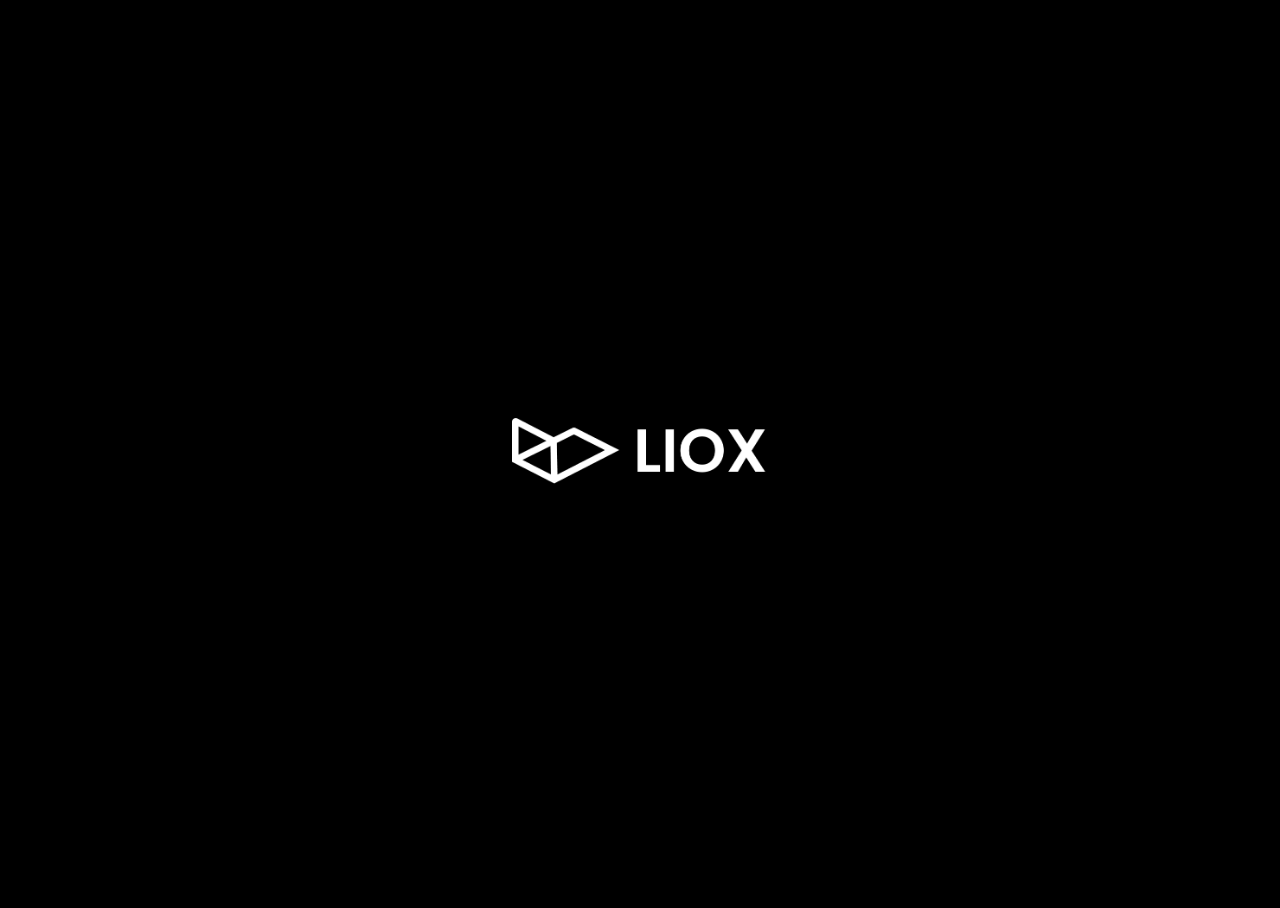
==== index.html @ 5ebf1938 "Inital" ====
<!DOCTYPE html>
<html lang="de">
 <head>
    <!-- Neuladen der Seite jede Sekunde: content="1" / content="15" -> alle 15 Sekunden  -->
    <!-- <meta http-equiv="refresh" content="60000"> -->
    <title>LIOX - Deliver Content in a better Way</title>

    <meta charset="utf-8">
    <meta name="viewport" content="initial-scale=1">
    <meta name="description" content="Deliver your Content in a Better Way" />
    <meta name="keywords" content="Streaming, Streamingplattform, Contentplatform" />
    <meta name="author" content="www.liox.io" />
    <meta name="twitter:card" content="summary" />
    <meta name="twitter:site" content="@liox" />
    <meta name="twitter:creator" content="@liox" />


    <link rel="canonical" href="https://liox.io/"/>

    <!-- CSS ---------------------------------------------------------------->
    <!-- Link zum UIKIT CSS -->
    <!-- <link rel="stylesheet" href="/uikit/css/uikit.css"> -->
    <!-- link zum eigenen CSS -->
    <link rel="stylesheet" href="/css/main.css">

    <!-- link FontAwesom CSS -->
    <!-- <link rel="stylesheet" type="text/css" href="/fontawesome/css/fontawesome.css"> -->
    <!-- FAV Icon ---------------------------------------------------------------->
    <meta name="mobile-web-app-capable" content="yes">
    <meta name="apple-mobile-web-app-capable" content="yes">
    <meta name="apple-mobile-web-app-title" content="LIOX">
    <meta name="msapplication-TileColor" content="#00C3FF">
    <meta name="theme-color" content="#00C3FF">
    <meta name="apple-mobile-web-app-status-bar-style" content="#00C3FF">
    <meta name="msapplication-config" content="browserconfig.xml?v=210520022904">
    <link rel="apple-touch-icon" sizes="180x180" href="/favicon/apple-touch-icon.png">
    <link rel="icon" type="image/png" sizes="32x32" href="/favicon/favicon-32x32.png">
    <link rel="icon" type="image/png" sizes="16x16" href="/favicon/favicon-16x16.png">
    <link rel="manifest" href="/favicon/site.webmanifest">
    <link rel="mask-icon" href="/favicon/safari-pinned-tab.svg" color="#00C3FF">
    <meta name="apple-mobile-web-app-title" content="LIOX">
    <meta name="application-name" content="LIOX">
    <meta name="msapplication-TileColor" content="#00C3FF">
    <meta name="theme-color" content="#00C3FF">

    <!-- FONTS ---------------------------------------------------------------->
    <link rel="preload" href="fonts/Poppins/Poppins-Bold.ttf" as="font" type="font/woff2" crossorigin>
    <link rel="preload" href="fonts/Poppins/Poppins-Light.ttf" as="font" type="font/woff2" crossorigin>
    <link rel="preload" href="fonts/Ubuntu/Ubuntu-Light.ttf" as="font" type="font/ttf" crossorigin>
    <link rel="preload" href="fonts/Ubuntu/Ubuntu-Medium.ttf" as="font" type="font/ttf" crossorigin>
    <link rel="preload" href="fonts/Ubuntu/Ubuntu-Bold.ttf" as="font" type="font/ttf" crossorigin>
    <link rel="preload" href="fonts/Ubuntu/Ubuntu-Regular.ttf" as="font" type="font/ttf" crossorigin>



 </head>
 <body>

    <div class="ag-format-container">
      <ul class="ag-glitch_list">
        <li class="ag-glitch_item"></li>
        <li class="ag-glitch_item"></li>
        <li class="ag-glitch_item"></li>
        <li class="ag-glitch_item"></li>
        <li class="ag-glitch_item"></li>
      </ul>
    </div>


  <!-- Container End -->







    <!-- Link zum jQuery JS -->
    <script type="text/javascript" src="/js/jQuery.min.js"></script>
    <!-- Link zum TweenMax JS -->

 </body>
</html>
---- css/main.css ----
body, html {
  width: 100%;
  height: 100%;
  background-color: black;
  overflow: hidden;

}

.ag-format-container {
  width: 1142px;
  margin: 0 auto;
}

.ag-glitch_item {
  background-color: transparent;
  background-blend-mode: normal;
  background: url("/Logo/Liox_Logo_white.png") no-repeat center;
  background-size: contain;

  position: absolute;
  top: 40%;
  left: 40%;
  right: 40%;
  bottom: 40%;

  -webkit-transform: translate3d(0, 0, 0);
  transform: translate3d(0, 0, 0);
}
.ag-glitch_item:nth-child(n+2) {
  opacity: 0;
  -webkit-animation-duration: 2s;
  animation-duration: 2s;
  -webkit-animation-delay: 1s;
  animation-delay: 1s;
  -webkit-animation-timing-function: linear;
  animation-timing-function: linear;
  -webkit-animation-iteration-count: infinite;
  animation-iteration-count: infinite;
}
.ag-glitch_item:nth-child(2) {
  background-color: transparent;
  background-blend-mode: normal;
  -webkit-animation-name: glitch-anim-1;
  animation-name: glitch-anim-1;
}
.ag-glitch_item:nth-child(3) {
  background-color: transparent;
  background-blend-mode: normal;
  -webkit-animation-name: glitch-anim-2;
  animation-name: glitch-anim-2;
}
.ag-glitch_item:nth-child(4) {
  background-color: transparent;
  background-blend-mode: overlay;
  -webkit-animation-name: glitch-anim-3;
  animation-name: glitch-anim-3;
}
.ag-glitch_item:nth-child(5) {
  background-color: transparent;
  background-blend-mode: overlay;
  -webkit-animation-name: glitch-anim-flash;
  animation-name: glitch-anim-flash;
}

@-webkit-keyframes glitch-anim-1 {
  0% {
    opacity: 1;
    -webkit-transform: translate3d(3px, 0, 0);
    transform: translate3d(3px, 0, 0);
    -webkit-clip-path: polygon(0 2%, 100% 2%, 100% 5%, 0 5%);
    clip-path: polygon(0 2%, 100% 2%, 100% 5%, 0 5%); }
  2% {
    -webkit-clip-path: polygon(0 15%, 100% 15%, 100% 15%, 0 15%);
    clip-path: polygon(0 15%, 100% 15%, 100% 15%, 0 15%); }
  4% {
    -webkit-clip-path: polygon(0 10%, 100% 10%, 100% 20%, 0 20%);
    clip-path: polygon(0 10%, 100% 10%, 100% 20%, 0 20%); }
  6% {
    -webkit-clip-path: polygon(0 1%, 100% 1%, 100% 2%, 0 2%);
    clip-path: polygon(0 1%, 100% 1%, 100% 2%, 0 2%); }
  8% {
    -webkit-clip-path: polygon(0 33%, 100% 33%, 100% 33%, 0 33%);
    clip-path: polygon(0 33%, 100% 33%, 100% 33%, 0 33%); }
  10% {
    -webkit-clip-path: polygon(0 44%, 100% 44%, 100% 44%, 0 44%);
    clip-path: polygon(0 44%, 100% 44%, 100% 44%, 0 44%); }
  12% {
    -webkit-clip-path: polygon(0 50%, 100% 50%, 100% 20%, 0 20%);
    clip-path: polygon(0 50%, 100% 50%, 100% 20%, 0 20%); }
  14% {
    -webkit-clip-path: polygon(0 70%, 100% 70%, 100% 70%, 0 70%);
    clip-path: polygon(0 70%, 100% 70%, 100% 70%, 0 70%); }
  16% {
    -webkit-clip-path: polygon(0 80%, 100% 80%, 100% 80%, 0 80%);
    clip-path: polygon(0 80%, 100% 80%, 100% 80%, 0 80%); }
  18% {
    -webkit-clip-path: polygon(0 50%, 100% 50%, 100% 55%, 0 55%);
    clip-path: polygon(0 50%, 100% 50%, 100% 55%, 0 55%); }
  20% {
    -webkit-clip-path: polygon(0 70%, 100% 70%, 100% 80%, 0 80%);
    clip-path: polygon(0 70%, 100% 70%, 100% 80%, 0 80%); }
  21.9% {
    opacity: 1;
    -webkit-transform: translate3d(3px, 0, 0);
    transform: translate3d(3px, 0, 0); }
  22%, 100% {
    opacity: 0;
    -webkit-transform: translate3d(0, 0, 0);
    transform: translate3d(0, 0, 0);
    -webkit-clip-path: polygon(0 0, 0 0, 0 0, 0 0);
    clip-path: polygon(0 0, 0 0, 0 0, 0 0); } }

@keyframes glitch-anim-1 {
  0% {
    opacity: 1;
    -webkit-transform: translate3d(3px, 0, 0);
    transform: translate3d(3px, 0, 0);
    -webkit-clip-path: polygon(0 2%, 100% 2%, 100% 5%, 0 5%);
    clip-path: polygon(0 2%, 100% 2%, 100% 5%, 0 5%); }
  2% {
    -webkit-clip-path: polygon(0 15%, 100% 15%, 100% 15%, 0 15%);
    clip-path: polygon(0 15%, 100% 15%, 100% 15%, 0 15%); }
  4% {
    -webkit-clip-path: polygon(0 10%, 100% 10%, 100% 20%, 0 20%);
    clip-path: polygon(0 10%, 100% 10%, 100% 20%, 0 20%); }
  6% {
    -webkit-clip-path: polygon(0 1%, 100% 1%, 100% 2%, 0 2%);
    clip-path: polygon(0 1%, 100% 1%, 100% 2%, 0 2%); }
  8% {
    -webkit-clip-path: polygon(0 33%, 100% 33%, 100% 33%, 0 33%);
    clip-path: polygon(0 33%, 100% 33%, 100% 33%, 0 33%); }
  10% {
    -webkit-clip-path: polygon(0 44%, 100% 44%, 100% 44%, 0 44%);
    clip-path: polygon(0 44%, 100% 44%, 100% 44%, 0 44%); }
  12% {
    -webkit-clip-path: polygon(0 50%, 100% 50%, 100% 20%, 0 20%);
    clip-path: polygon(0 50%, 100% 50%, 100% 20%, 0 20%); }
  14% {
    -webkit-clip-path: polygon(0 70%, 100% 70%, 100% 70%, 0 70%);
    clip-path: polygon(0 70%, 100% 70%, 100% 70%, 0 70%); }
  16% {
    -webkit-clip-path: polygon(0 80%, 100% 80%, 100% 80%, 0 80%);
    clip-path: polygon(0 80%, 100% 80%, 100% 80%, 0 80%); }
  18% {
    -webkit-clip-path: polygon(0 50%, 100% 50%, 100% 55%, 0 55%);
    clip-path: polygon(0 50%, 100% 50%, 100% 55%, 0 55%); }
  20% {
    -webkit-clip-path: polygon(0 70%, 100% 70%, 100% 80%, 0 80%);
    clip-path: polygon(0 70%, 100% 70%, 100% 80%, 0 80%); }
  21.9% {
    opacity: 1;
    -webkit-transform: translate3d(3px, 0, 0);
    transform: translate3d(3px, 0, 0); }
  22%, 100% {
    opacity: 0;
    -webkit-transform: translate3d(0, 0, 0);
    transform: translate3d(0, 0, 0);
    -webkit-clip-path: polygon(0 0, 0 0, 0 0, 0 0);
    clip-path: polygon(0 0, 0 0, 0 0, 0 0); } }

@-webkit-keyframes glitch-anim-2 {
  0% {
    opacity: 1;
    -webkit-transform: translate3d(calc(-1 * 3px), 0, 0);
    transform: translate3d(calc(-1 * 3px), 0, 0);
    -webkit-clip-path: polygon(0 25%, 100% 25%, 100% 30%, 0 30%);
    clip-path: polygon(0 25%, 100% 25%, 100% 30%, 0 30%); }
  3% {
    -webkit-clip-path: polygon(0 3%, 100% 3%, 100% 3%, 0 3%);
    clip-path: polygon(0 3%, 100% 3%, 100% 3%, 0 3%); }
  5% {
    -webkit-clip-path: polygon(0 5%, 100% 5%, 100% 20%, 0 20%);
    clip-path: polygon(0 5%, 100% 5%, 100% 20%, 0 20%); }
  7% {
    -webkit-clip-path: polygon(0 20%, 100% 20%, 100% 20%, 0 20%);
    clip-path: polygon(0 20%, 100% 20%, 100% 20%, 0 20%); }
  9% {
    -webkit-clip-path: polygon(0 40%, 100% 40%, 100% 40%, 0 40%);
    clip-path: polygon(0 40%, 100% 40%, 100% 40%, 0 40%); }
  11% {
    -webkit-clip-path: polygon(0 52%, 100% 52%, 100% 59%, 0 59%);
    clip-path: polygon(0 52%, 100% 52%, 100% 59%, 0 59%); }
  13% {
    -webkit-clip-path: polygon(0 60%, 100% 60%, 100% 60%, 0 60%);
    clip-path: polygon(0 60%, 100% 60%, 100% 60%, 0 60%); }
  15% {
    -webkit-clip-path: polygon(0 75%, 100% 75%, 100% 75%, 0 75%);
    clip-path: polygon(0 75%, 100% 75%, 100% 75%, 0 75%); }
  17% {
    -webkit-clip-path: polygon(0 65%, 100% 65%, 100% 40%, 0 40%);
    clip-path: polygon(0 65%, 100% 65%, 100% 40%, 0 40%); }
  19% {
    -webkit-clip-path: polygon(0 45%, 100% 45%, 100% 50%, 0 50%);
    clip-path: polygon(0 45%, 100% 45%, 100% 50%, 0 50%); }
  20% {
    -webkit-clip-path: polygon(0 14%, 100% 14%, 100% 33%, 0 33%);
    clip-path: polygon(0 14%, 100% 14%, 100% 33%, 0 33%); }
  21.9% {
    opacity: 1;
    -webkit-transform: translate3d(calc(-1 * 3px), 0, 0);
    transform: translate3d(calc(-1 * 3px), 0, 0); }
  22%, 100% {
    opacity: 0;
    -webkit-transform: translate3d(0, 0, 0);
    transform: translate3d(0, 0, 0);
    -webkit-clip-path: polygon(0 0, 0 0, 0 0, 0 0);
    clip-path: polygon(0 0, 0 0, 0 0, 0 0); } }

@keyframes glitch-anim-2 {
  0% {
    opacity: 1;
    -webkit-transform: translate3d(calc(-1 * 3px), 0, 0);
    transform: translate3d(calc(-1 * 3px), 0, 0);
    -webkit-clip-path: polygon(0 25%, 100% 25%, 100% 30%, 0 30%);
    clip-path: polygon(0 25%, 100% 25%, 100% 30%, 0 30%); }
  3% {
    -webkit-clip-path: polygon(0 3%, 100% 3%, 100% 3%, 0 3%);
    clip-path: polygon(0 3%, 100% 3%, 100% 3%, 0 3%); }
  5% {
    -webkit-clip-path: polygon(0 5%, 100% 5%, 100% 20%, 0 20%);
    clip-path: polygon(0 5%, 100% 5%, 100% 20%, 0 20%); }
  7% {
    -webkit-clip-path: polygon(0 20%, 100% 20%, 100% 20%, 0 20%);
    clip-path: polygon(0 20%, 100% 20%, 100% 20%, 0 20%); }
  9% {
    -webkit-clip-path: polygon(0 40%, 100% 40%, 100% 40%, 0 40%);
    clip-path: polygon(0 40%, 100% 40%, 100% 40%, 0 40%); }
  11% {
    -webkit-clip-path: polygon(0 52%, 100% 52%, 100% 59%, 0 59%);
    clip-path: polygon(0 52%, 100% 52%, 100% 59%, 0 59%); }
  13% {
    -webkit-clip-path: polygon(0 60%, 100% 60%, 100% 60%, 0 60%);
    clip-path: polygon(0 60%, 100% 60%, 100% 60%, 0 60%); }
  15% {
    -webkit-clip-path: polygon(0 75%, 100% 75%, 100% 75%, 0 75%);
    clip-path: polygon(0 75%, 100% 75%, 100% 75%, 0 75%); }
  17% {
    -webkit-clip-path: polygon(0 65%, 100% 65%, 100% 40%, 0 40%);
    clip-path: polygon(0 65%, 100% 65%, 100% 40%, 0 40%); }
  19% {
    -webkit-clip-path: polygon(0 45%, 100% 45%, 100% 50%, 0 50%);
    clip-path: polygon(0 45%, 100% 45%, 100% 50%, 0 50%); }
  20% {
    -webkit-clip-path: polygon(0 14%, 100% 14%, 100% 33%, 0 33%);
    clip-path: polygon(0 14%, 100% 14%, 100% 33%, 0 33%); }
  21.9% {
    opacity: 1;
    -webkit-transform: translate3d(calc(-1 * 3px), 0, 0);
    transform: translate3d(calc(-1 * 3px), 0, 0); }
  22%, 100% {
    opacity: 0;
    -webkit-transform: translate3d(0, 0, 0);
    transform: translate3d(0, 0, 0);
    -webkit-clip-path: polygon(0 0, 0 0, 0 0, 0 0);
    clip-path: polygon(0 0, 0 0, 0 0, 0 0); } }

@-webkit-keyframes glitch-anim-3 {
  0% {
    opacity: 1;
    -webkit-transform: translate3d(0, calc(-1 * 3px), 0) scale3d(-1, -1, 1);
    transform: translate3d(0, calc(-1 * 3px), 0) scale3d(-1, -1, 1);
    -webkit-clip-path: polygon(0 1%, 100% 1%, 100% 3%, 0 3%);
    clip-path: polygon(0 1%, 100% 1%, 100% 3%, 0 3%); }
  1.5% {
    -webkit-clip-path: polygon(0 10%, 100% 10%, 100% 9%, 0 9%);
    clip-path: polygon(0 10%, 100% 10%, 100% 9%, 0 9%); }
  2% {
    -webkit-clip-path: polygon(0 5%, 100% 5%, 100% 6%, 0 6%);
    clip-path: polygon(0 5%, 100% 5%, 100% 6%, 0 6%); }
  2.5% {
    -webkit-clip-path: polygon(0 20%, 100% 20%, 100% 20%, 0 20%);
    clip-path: polygon(0 20%, 100% 20%, 100% 20%, 0 20%); }
  3% {
    -webkit-clip-path: polygon(0 10%, 100% 10%, 100% 10%, 0 10%);
    clip-path: polygon(0 10%, 100% 10%, 100% 10%, 0 10%); }
  5% {
    -webkit-clip-path: polygon(0 30%, 100% 30%, 100% 25%, 0 25%);
    clip-path: polygon(0 30%, 100% 30%, 100% 25%, 0 25%); }
  5.5% {
    -webkit-clip-path: polygon(0 15%, 100% 15%, 100% 16%, 0 16%);
    clip-path: polygon(0 15%, 100% 15%, 100% 16%, 0 16%); }
  7% {
    -webkit-clip-path: polygon(0 40%, 100% 40%, 100% 39%, 0 39%);
    clip-path: polygon(0 40%, 100% 40%, 100% 39%, 0 39%); }
  8% {
    -webkit-clip-path: polygon(0 20%, 100% 20%, 100% 21%, 0 21%);
    clip-path: polygon(0 20%, 100% 20%, 100% 21%, 0 21%); }
  9% {
    -webkit-clip-path: polygon(0 60%, 100% 60%, 100% 55%, 0 55%);
    clip-path: polygon(0 60%, 100% 60%, 100% 55%, 0 55%); }
  10.5% {
    -webkit-clip-path: polygon(0 30%, 100% 30%, 100% 31%, 0 31%);
    clip-path: polygon(0 30%, 100% 30%, 100% 31%, 0 31%); }
  11% {
    -webkit-clip-path: polygon(0 70%, 100% 70%, 100% 69%, 0 69%);
    clip-path: polygon(0 70%, 100% 70%, 100% 69%, 0 69%); }
  13% {
    -webkit-clip-path: polygon(0 40%, 100% 40%, 100% 41%, 0 41%);
    clip-path: polygon(0 40%, 100% 40%, 100% 41%, 0 41%); }
  14% {
    -webkit-clip-path: polygon(0 80%, 100% 80%, 100% 75%, 0 75%);
    clip-path: polygon(0 80%, 100% 80%, 100% 75%, 0 75%); }
  14.5% {
    -webkit-clip-path: polygon(0 50%, 100% 50%, 100% 51%, 0 51%);
    clip-path: polygon(0 50%, 100% 50%, 100% 51%, 0 51%); }
  15% {
    -webkit-clip-path: polygon(0 90%, 100% 90%, 100% 90%, 0 90%);
    clip-path: polygon(0 90%, 100% 90%, 100% 90%, 0 90%); }
  16% {
    -webkit-clip-path: polygon(0 60%, 100% 60%, 100% 60%, 0 60%);
    clip-path: polygon(0 60%, 100% 60%, 100% 60%, 0 60%); }
  18% {
    -webkit-clip-path: polygon(0 100%, 100% 100%, 100% 99%, 0 99%);
    clip-path: polygon(0 100%, 100% 100%, 100% 99%, 0 99%); }
  20% {
    -webkit-clip-path: polygon(0 70%, 100% 70%, 100% 71%, 0 71%);
    clip-path: polygon(0 70%, 100% 70%, 100% 71%, 0 71%); }
  21.9% {
    opacity: 1;
    -webkit-transform: translate3d(0, calc(-1 * 3px), 0) scale3d(-1, -1, 1);
    transform: translate3d(0, calc(-1 * 3px), 0) scale3d(-1, -1, 1); }
  22%, 100% {
    opacity: 0;
    -webkit-transform: translate3d(0, 0, 0);
    transform: translate3d(0, 0, 0);
    -webkit-clip-path: polygon(0 0, 0 0, 0 0, 0 0);
    clip-path: polygon(0 0, 0 0, 0 0, 0 0); } }

@keyframes glitch-anim-3 {
  0% {
    opacity: 1;
    -webkit-transform: translate3d(0, calc(-1 * 3px), 0) scale3d(-1, -1, 1);
    transform: translate3d(0, calc(-1 * 3px), 0) scale3d(-1, -1, 1);
    -webkit-clip-path: polygon(0 1%, 100% 1%, 100% 3%, 0 3%);
    clip-path: polygon(0 1%, 100% 1%, 100% 3%, 0 3%); }
  1.5% {
    -webkit-clip-path: polygon(0 10%, 100% 10%, 100% 9%, 0 9%);
    clip-path: polygon(0 10%, 100% 10%, 100% 9%, 0 9%); }
  2% {
    -webkit-clip-path: polygon(0 5%, 100% 5%, 100% 6%, 0 6%);
    clip-path: polygon(0 5%, 100% 5%, 100% 6%, 0 6%); }
  2.5% {
    -webkit-clip-path: polygon(0 20%, 100% 20%, 100% 20%, 0 20%);
    clip-path: polygon(0 20%, 100% 20%, 100% 20%, 0 20%); }
  3% {
    -webkit-clip-path: polygon(0 10%, 100% 10%, 100% 10%, 0 10%);
    clip-path: polygon(0 10%, 100% 10%, 100% 10%, 0 10%); }
  5% {
    -webkit-clip-path: polygon(0 30%, 100% 30%, 100% 25%, 0 25%);
    clip-path: polygon(0 30%, 100% 30%, 100% 25%, 0 25%); }
  5.5% {
    -webkit-clip-path: polygon(0 15%, 100% 15%, 100% 16%, 0 16%);
    clip-path: polygon(0 15%, 100% 15%, 100% 16%, 0 16%); }
  7% {
    -webkit-clip-path: polygon(0 40%, 100% 40%, 100% 39%, 0 39%);
    clip-path: polygon(0 40%, 100% 40%, 100% 39%, 0 39%); }
  8% {
    -webkit-clip-path: polygon(0 20%, 100% 20%, 100% 21%, 0 21%);
    clip-path: polygon(0 20%, 100% 20%, 100% 21%, 0 21%); }
  9% {
    -webkit-clip-path: polygon(0 60%, 100% 60%, 100% 55%, 0 55%);
    clip-path: polygon(0 60%, 100% 60%, 100% 55%, 0 55%); }
  10.5% {
    -webkit-clip-path: polygon(0 30%, 100% 30%, 100% 31%, 0 31%);
    clip-path: polygon(0 30%, 100% 30%, 100% 31%, 0 31%); }
  11% {
    -webkit-clip-path: polygon(0 70%, 100% 70%, 100% 69%, 0 69%);
    clip-path: polygon(0 70%, 100% 70%, 100% 69%, 0 69%); }
  13% {
    -webkit-clip-path: polygon(0 40%, 100% 40%, 100% 41%, 0 41%);
    clip-path: polygon(0 40%, 100% 40%, 100% 41%, 0 41%); }
  14% {
    -webkit-clip-path: polygon(0 80%, 100% 80%, 100% 75%, 0 75%);
    clip-path: polygon(0 80%, 100% 80%, 100% 75%, 0 75%); }
  14.5% {
    -webkit-clip-path: polygon(0 50%, 100% 50%, 100% 51%, 0 51%);
    clip-path: polygon(0 50%, 100% 50%, 100% 51%, 0 51%); }
  15% {
    -webkit-clip-path: polygon(0 90%, 100% 90%, 100% 90%, 0 90%);
    clip-path: polygon(0 90%, 100% 90%, 100% 90%, 0 90%); }
  16% {
    -webkit-clip-path: polygon(0 60%, 100% 60%, 100% 60%, 0 60%);
    clip-path: polygon(0 60%, 100% 60%, 100% 60%, 0 60%); }
  18% {
    -webkit-clip-path: polygon(0 100%, 100% 100%, 100% 99%, 0 99%);
    clip-path: polygon(0 100%, 100% 100%, 100% 99%, 0 99%); }
  20% {
    -webkit-clip-path: polygon(0 70%, 100% 70%, 100% 71%, 0 71%);
    clip-path: polygon(0 70%, 100% 70%, 100% 71%, 0 71%); }
  21.9% {
    opacity: 1;
    -webkit-transform: translate3d(0, calc(-1 * 3px), 0) scale3d(-1, -1, 1);
    transform: translate3d(0, calc(-1 * 3px), 0) scale3d(-1, -1, 1); }
  22%, 100% {
    opacity: 0;
    -webkit-transform: translate3d(0, 0, 0);
    transform: translate3d(0, 0, 0);
    -webkit-clip-path: polygon(0 0, 0 0, 0 0, 0 0);
    clip-path: polygon(0 0, 0 0, 0 0, 0 0); } }

@-webkit-keyframes glitch-anim-text {
  0% {
    -webkit-transform: translate3d(calc(-1 * 3px), 0, 0) scale3d(-1, -1, 1);
    transform: translate3d(calc(-1 * 3px), 0, 0) scale3d(-1, -1, 1);
    -webkit-clip-path: polygon(0 20%, 100% 20%, 100% 21%, 0 21%);
    clip-path: polygon(0 20%, 100% 20%, 100% 21%, 0 21%); }
  2% {
    -webkit-clip-path: polygon(0 33%, 100% 33%, 100% 33%, 0 33%);
    clip-path: polygon(0 33%, 100% 33%, 100% 33%, 0 33%); }
  4% {
    -webkit-clip-path: polygon(0 44%, 100% 44%, 100% 44%, 0 44%);
    clip-path: polygon(0 44%, 100% 44%, 100% 44%, 0 44%); }
  5% {
    -webkit-clip-path: polygon(0 50%, 100% 50%, 100% 20%, 0 20%);
    clip-path: polygon(0 50%, 100% 50%, 100% 20%, 0 20%); }
  6% {
    -webkit-clip-path: polygon(0 70%, 100% 70%, 100% 70%, 0 70%);
    clip-path: polygon(0 70%, 100% 70%, 100% 70%, 0 70%); }
  7% {
    -webkit-clip-path: polygon(0 80%, 100% 80%, 100% 80%, 0 80%);
    clip-path: polygon(0 80%, 100% 80%, 100% 80%, 0 80%); }
  8% {
    -webkit-clip-path: polygon(0 50%, 100% 50%, 100% 55%, 0 55%);
    clip-path: polygon(0 50%, 100% 50%, 100% 55%, 0 55%); }
  9% {
    -webkit-clip-path: polygon(0 70%, 100% 70%, 100% 80%, 0 80%);
    clip-path: polygon(0 70%, 100% 70%, 100% 80%, 0 80%); }
  9.9% {
    -webkit-transform: translate3d(calc(-1 * 3px), 0, 0) scale3d(-1, -1, 1);
    transform: translate3d(calc(-1 * 3px), 0, 0) scale3d(-1, -1, 1); }
  10%, 100% {
    -webkit-transform: translate3d(0, 0, 0) scale3d(1, 1, 1);
    transform: translate3d(0, 0, 0) scale3d(1, 1, 1);
    -webkit-clip-path: polygon(0 0, 100% 0, 100% 100%, 0% 100%);
    clip-path: polygon(0 0, 100% 0, 100% 100%, 0% 100%); } }

@keyframes glitch-anim-text {
  0% {
    -webkit-transform: translate3d(calc(-1 * 3px), 0, 0) scale3d(-1, -1, 1);
    transform: translate3d(calc(-1 * 3px), 0, 0) scale3d(-1, -1, 1);
    -webkit-clip-path: polygon(0 20%, 100% 20%, 100% 21%, 0 21%);
    clip-path: polygon(0 20%, 100% 20%, 100% 21%, 0 21%); }
  2% {
    -webkit-clip-path: polygon(0 33%, 100% 33%, 100% 33%, 0 33%);
    clip-path: polygon(0 33%, 100% 33%, 100% 33%, 0 33%); }
  4% {
    -webkit-clip-path: polygon(0 44%, 100% 44%, 100% 44%, 0 44%);
    clip-path: polygon(0 44%, 100% 44%, 100% 44%, 0 44%); }
  5% {
    -webkit-clip-path: polygon(0 50%, 100% 50%, 100% 20%, 0 20%);
    clip-path: polygon(0 50%, 100% 50%, 100% 20%, 0 20%); }
  6% {
    -webkit-clip-path: polygon(0 70%, 100% 70%, 100% 70%, 0 70%);
    clip-path: polygon(0 70%, 100% 70%, 100% 70%, 0 70%); }
  7% {
    -webkit-clip-path: polygon(0 80%, 100% 80%, 100% 80%, 0 80%);
    clip-path: polygon(0 80%, 100% 80%, 100% 80%, 0 80%); }
  8% {
    -webkit-clip-path: polygon(0 50%, 100% 50%, 100% 55%, 0 55%);
    clip-path: polygon(0 50%, 100% 50%, 100% 55%, 0 55%); }
  9% {
    -webkit-clip-path: polygon(0 70%, 100% 70%, 100% 80%, 0 80%);
    clip-path: polygon(0 70%, 100% 70%, 100% 80%, 0 80%); }
  9.9% {
    -webkit-transform: translate3d(calc(-1 * 3px), 0, 0) scale3d(-1, -1, 1);
    transform: translate3d(calc(-1 * 3px), 0, 0) scale3d(-1, -1, 1); }
  10%, 100% {
    -webkit-transform: translate3d(0, 0, 0) scale3d(1, 1, 1);
    transform: translate3d(0, 0, 0) scale3d(1, 1, 1);
    -webkit-clip-path: polygon(0 0, 100% 0, 100% 100%, 0% 100%);
    clip-path: polygon(0 0, 100% 0, 100% 100%, 0% 100%); } }

@-webkit-keyframes glitch-anim-flash {
  0%, 5% {
    opacity: 0.2;
    -webkit-transform: translate3d(3px, 3px, 0);
    transform: translate3d(3px, 3px, 0); }
  5.5%, 100% {
    opacity: 0;
    -webkit-transform: translate3d(0, 0, 0);
    transform: translate3d(0, 0, 0); } }

@keyframes glitch-anim-flash {
  0%, 5% {
    opacity: 0.2;
    -webkit-transform: translate3d(3px, 3px, 0);
    transform: translate3d(3px, 3px, 0); }
  5.5%, 100% {
    opacity: 0;
    -webkit-transform: translate3d(0, 0, 0);
    transform: translate3d(0, 0, 0); } }



@media only screen and (max-width: 767px) {
  .ag-format-container {
    width: 96%;
  }
  .ag-glitch_item {
    background-color: transparent;
    background-blend-mode: normal;
    background: url("/Logo/Liox_Logo_white.png") no-repeat center;
    background-size: contain;

    position: absolute;
    top: 20%;
    left: 20%;
    right: 20%;
    bottom: 20%;
  }

}

/* @media only screen and (max-width: 639px) {

}

@media only screen and (max-width: 479px) {

}

@media (min-width: 768px) and (max-width: 979px) {
  .ag-format-container {
    width: 750px;
  }

}

@media (min-width: 980px) and (max-width: 1161px) {
  .ag-format-container {
    width: 960px;
  }

} */
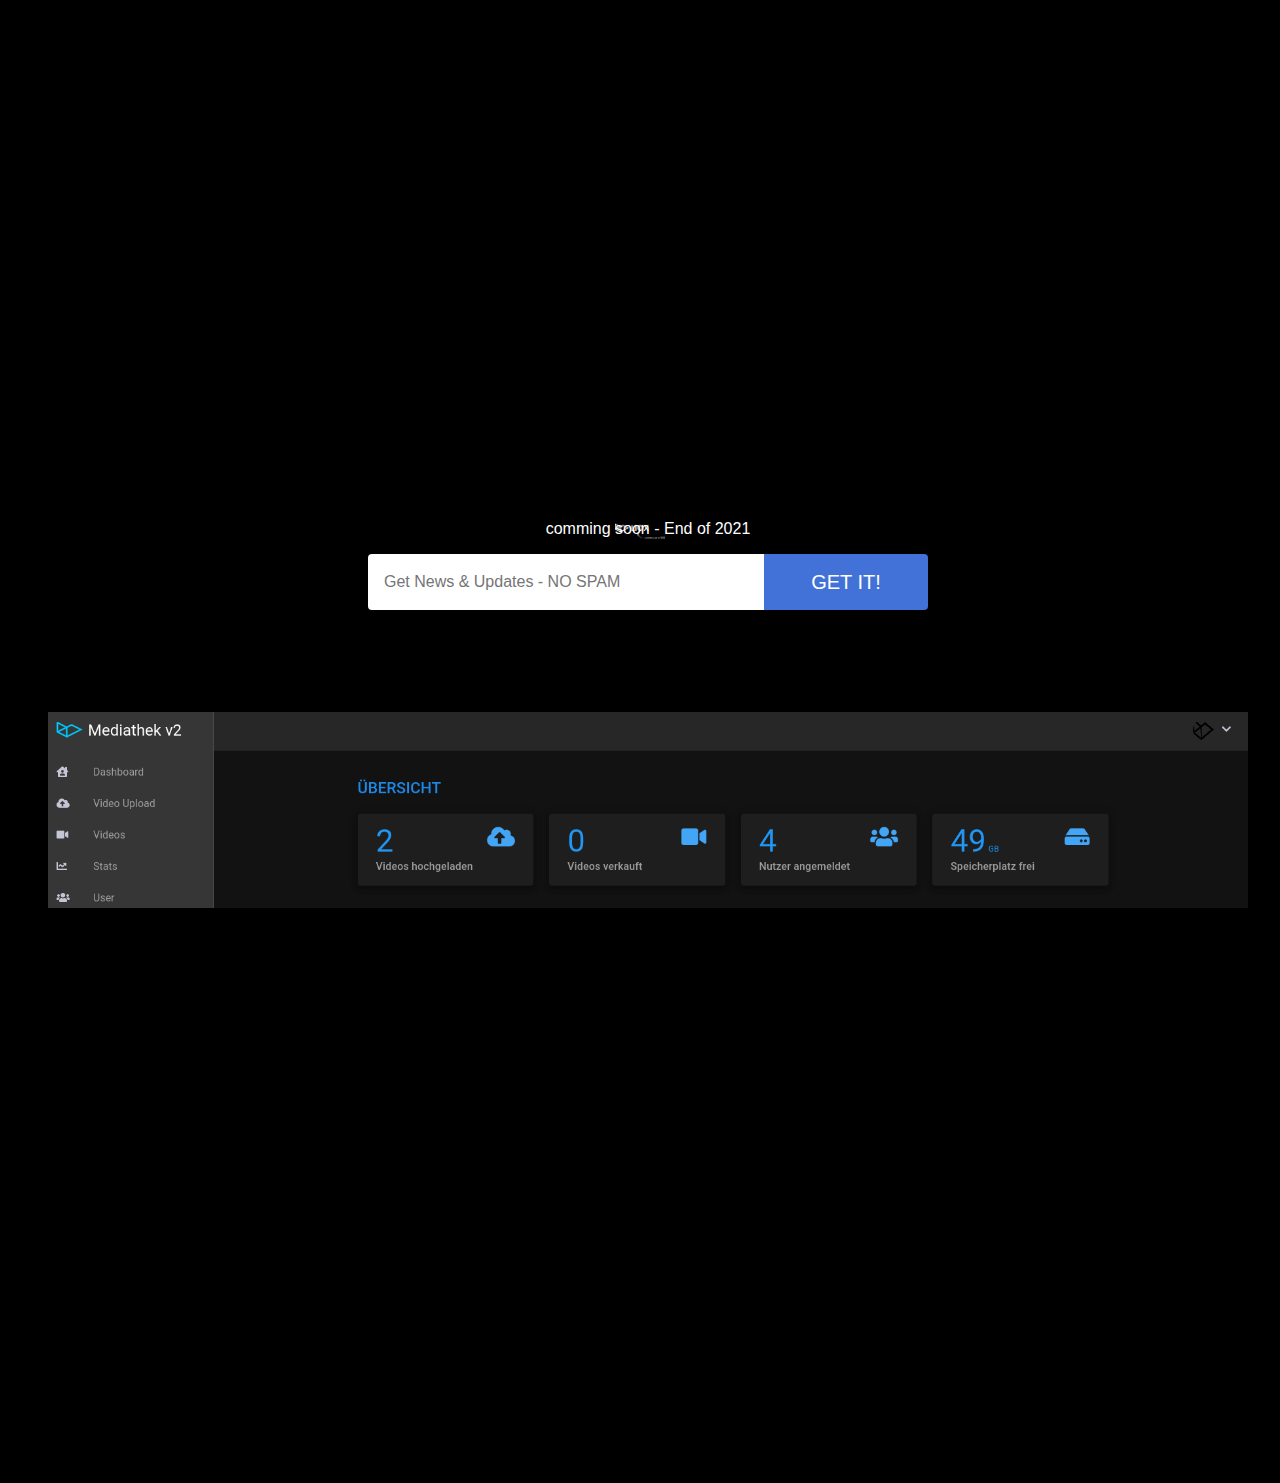
==== commit ac4d3ebe: "comming soon / Newsletter" ====
--- a/index.html
+++ b/index.html
@@ -3,11 +3,11 @@
  <head>
     <!-- Neuladen der Seite jede Sekunde: content="1" / content="15" -> alle 15 Sekunden  -->
     <!-- <meta http-equiv="refresh" content="60000"> -->
-    <title>LIOX - Deliver Content in a better Way</title>
+    <title>LIOX - Deliver your content in a better Way</title>
 
     <meta charset="utf-8">
     <meta name="viewport" content="initial-scale=1">
-    <meta name="description" content="Deliver your Content in a Better Way" />
+    <meta name="description" content="Deliver your content in a better Way" />
     <meta name="keywords" content="Streaming, Streamingplattform, Contentplatform" />
     <meta name="author" content="www.liox.io" />
     <meta name="twitter:card" content="summary" />
@@ -22,26 +22,18 @@
     <!-- <link rel="stylesheet" href="/uikit/css/uikit.css"> -->
     <!-- link zum eigenen CSS -->
     <link rel="stylesheet" href="/css/main.css">
+    <!-- <link rel="stylesheet" href="/css/main2.css"> -->
 
     <!-- link FontAwesom CSS -->
     <!-- <link rel="stylesheet" type="text/css" href="/fontawesome/css/fontawesome.css"> -->
     <!-- FAV Icon ---------------------------------------------------------------->
-    <meta name="mobile-web-app-capable" content="yes">
-    <meta name="apple-mobile-web-app-capable" content="yes">
-    <meta name="apple-mobile-web-app-title" content="LIOX">
-    <meta name="msapplication-TileColor" content="#00C3FF">
-    <meta name="theme-color" content="#00C3FF">
-    <meta name="apple-mobile-web-app-status-bar-style" content="#00C3FF">
-    <meta name="msapplication-config" content="browserconfig.xml?v=210520022904">
     <link rel="apple-touch-icon" sizes="180x180" href="/favicon/apple-touch-icon.png">
     <link rel="icon" type="image/png" sizes="32x32" href="/favicon/favicon-32x32.png">
     <link rel="icon" type="image/png" sizes="16x16" href="/favicon/favicon-16x16.png">
     <link rel="manifest" href="/favicon/site.webmanifest">
-    <link rel="mask-icon" href="/favicon/safari-pinned-tab.svg" color="#00C3FF">
-    <meta name="apple-mobile-web-app-title" content="LIOX">
-    <meta name="application-name" content="LIOX">
-    <meta name="msapplication-TileColor" content="#00C3FF">
-    <meta name="theme-color" content="#00C3FF">
+    <link rel="mask-icon" href="/favicon/safari-pinned-tab.svg" color="#5bbad5">
+    <meta name="msapplication-TileColor" content="#da532c">
+    <meta name="theme-color" content="#ffffff">
 
     <!-- FONTS ---------------------------------------------------------------->
     <link rel="preload" href="fonts/Poppins/Poppins-Bold.ttf" as="font" type="font/woff2" crossorigin>
@@ -51,9 +43,8 @@
     <link rel="preload" href="fonts/Ubuntu/Ubuntu-Bold.ttf" as="font" type="font/ttf" crossorigin>
     <link rel="preload" href="fonts/Ubuntu/Ubuntu-Regular.ttf" as="font" type="font/ttf" crossorigin>
 
+ </head>
 
-
- </head>
  <body>
 
     <div class="ag-format-container">
@@ -66,18 +57,31 @@
       </ul>
     </div>
 
+    <p style="color: white;">comming soon - End of 2021</p>
+
+    <div class="lx_News">
+      <form>
+        <div class="inner-form">
+          <div class="input-field first-wrap">
+            <input id="email" type="email" placeholder="Get News & Updates - NO SPAM" />
+          </div>
+
+          <div class="input-field second-wrap">
+            <button class="btn" type="submit">GET IT!</button>
+          </div>
+        </div>
+      </form>
+    </div>
+
+    <div class="screenshot">
+      <img src="img/Liox Mediathek v2.png" alt="">
+    </div>
 
   <!-- Container End -->
 
-
-
-
-
-
-
-    <!-- Link zum jQuery JS -->
-    <script type="text/javascript" src="/js/jQuery.min.js"></script>
-    <!-- Link zum TweenMax JS -->
+  <!-- Link zum jQuery JS -->
+  <script type="text/javascript" src="/js/jQuery.min.js"></script>
+  <!-- Link zum TweenMax JS -->
 
  </body>
 </html>
--- a/css/main.css
+++ b/css/main.css
@@ -3,22 +3,97 @@
   height: 100%;
   background-color: black;
   overflow: hidden;
-
-}
+}
+
+.screenshot {
+  width: 1200px;
+  margin: 8% auto
+}
+
+.screenshot img {
+  width: 100%;
+}
+
+p {
+  color: white;
+  font-family: 'Ubuntu', sans-serif;
+  text-align: center;
+  margin-top: -4px;
+}
+
+.inner-form {
+  display: flex;
+  max-width: 560px;
+  justify-content: center;
+  align-items: center;
+  margin: 0 auto;
+}
+
+.inner-form .input-field {
+  height: 56px;
+}
+
+.inner-form .first-wrap {
+  flex-grow: 1;
+}
+
+.inner-form .first-wrap input {
+  height: 100%;
+  width: 100%;
+  background: #fff;
+  border: 0;
+  border-radius: 4px 0 0 4px;
+  display: block;
+  padding: 0px 16px;
+  font-size: 16px;
+  color: #333;
+}
+
+.lx_News form .inner-form .input-field.second-wrap {
+  width: 164px;
+}
+
+.lx_News form .inner-form .input-field.second-wrap .btn {
+  height: 100%;
+  width: 100%;
+  white-space: nowrap;
+  font-size: 20px;
+  color: #fff;
+  border: 0;
+  border-radius: 0 4px 4px 0;
+  cursor: pointer;
+  position: relative;
+  z-index: 0;
+  background: #4272d7;
+  transition: all .2s ease-out, color .2s ease-out;
+  font-weight: 300;
+}
+
+.lx_News form .inner-form .input-field.second-wrap .btn-search:hover {
+  background: #2d62d3;
+}
+
+.lx_News form .inner-form .input-field.second-wrap .btn-search:focus {
+  outline: 0;
+  box-shadow: none;
+}
+
 
 .ag-format-container {
-  width: 1142px;
+  width: 500px;
+  height: 500px;
   margin: 0 auto;
+  position: static;
 }
 
 .ag-glitch_item {
   background-color: transparent;
   background-blend-mode: normal;
-  background: url("/Logo/Liox_Logo_white.png") no-repeat center;
+  background: url("/img/Liox_Logo_white_commingSoon.png") no-repeat center;
   background-size: contain;
 
   position: absolute;
-  top: 40%;
+  top: 2  0%;
   left: 40%;
   right: 40%;
   bottom: 40%;
--- a/css/main2.css
+++ b/css/main2.css
@@ -0,0 +1,1044 @@
+html {
+  line-height: 1.15;
+  /* 1 */
+  -ms-text-size-adjust: 100%;
+  /* 2 */
+  -webkit-text-size-adjust: 100%;
+  /* 2 */
+}  
+
+/* Sections
+   ========================================================================== */
+/**
+ * Remove the margin in all browsers (opinionated).
+ */
+body {
+  margin: 0;
+}
+
+/**
+ * Add the correct display in IE 9-.
+ */
+article,
+aside,
+footer,
+header,
+nav,
+section {
+  display: block;
+}
+
+/**
+ * Correct the font size and margin on `h1` elements within `section` and
+ * `article` contexts in Chrome, Firefox, and Safari.
+ */
+h1 {
+  font-size: 2em;
+  margin: 0.67em 0;
+}
+
+/* Grouping content
+   ========================================================================== */
+/**
+ * Add the correct display in IE 9-.
+ * 1. Add the correct display in IE.
+ */
+figcaption,
+figure,
+main {
+  /* 1 */
+  display: block;
+}
+
+/**
+ * Add the correct margin in IE 8.
+ */
+figure {
+  margin: 1em 40px;
+}
+
+/**
+ * 1. Add the correct box sizing in Firefox.
+ * 2. Show the overflow in Edge and IE.
+ */
+hr {
+  box-sizing: content-box;
+  /* 1 */
+  height: 0;
+  /* 1 */
+  overflow: visible;
+  /* 2 */
+}
+
+/**
+ * 1. Correct the inheritance and scaling of font size in all browsers.
+ * 2. Correct the odd `em` font sizing in all browsers.
+ */
+pre {
+  font-family: monospace, monospace;
+  /* 1 */
+  font-size: 1em;
+  /* 2 */
+}
+
+/* Text-level semantics
+   ========================================================================== */
+/**
+ * 1. Remove the gray background on active links in IE 10.
+ * 2. Remove gaps in links underline in iOS 8+ and Safari 8+.
+ */
+a {
+  background-color: transparent;
+  /* 1 */
+  -webkit-text-decoration-skip: objects;
+  /* 2 */
+}
+
+/**
+ * 1. Remove the bottom border in Chrome 57- and Firefox 39-.
+ * 2. Add the correct text decoration in Chrome, Edge, IE, Opera, and Safari.
+ */
+abbr[title] {
+  border-bottom: none;
+  /* 1 */
+  text-decoration: underline;
+  /* 2 */
+  text-decoration: underline dotted;
+  /* 2 */
+}
+
+/**
+ * Prevent the duplicate application of `bolder` by the next rule in Safari 6.
+ */
+b,
+strong {
+  font-weight: inherit;
+}
+
+/**
+ * Add the correct font weight in Chrome, Edge, and Safari.
+ */
+b,
+strong {
+  font-weight: bolder;
+}
+
+/**
+ * 1. Correct the inheritance and scaling of font size in all browsers.
+ * 2. Correct the odd `em` font sizing in all browsers.
+ */
+code,
+kbd,
+samp {
+  font-family: monospace, monospace;
+  /* 1 */
+  font-size: 1em;
+  /* 2 */
+}
+
+/**
+ * Add the correct font style in Android 4.3-.
+ */
+dfn {
+  font-style: italic;
+}
+
+/**
+ * Add the correct background and color in IE 9-.
+ */
+mark {
+  background-color: #ff0;
+  color: #000;
+}
+
+/**
+ * Add the correct font size in all browsers.
+ */
+small {
+  font-size: 80%;
+}
+
+/**
+ * Prevent `sub` and `sup` elements from affecting the line height in
+ * all browsers.
+ */
+sub,
+sup {
+  font-size: 75%;
+  line-height: 0;
+  position: relative;
+  vertical-align: baseline;
+}
+
+sub {
+  bottom: -0.25em;
+}
+
+sup {
+  top: -0.5em;
+}
+
+/* Embedded content
+   ========================================================================== */
+/**
+ * Add the correct display in IE 9-.
+ */
+audio,
+video {
+  display: inline-block;
+}
+
+/**
+ * Add the correct display in iOS 4-7.
+ */
+audio:not([controls]) {
+  display: none;
+  height: 0;
+}
+
+/**
+ * Remove the border on images inside links in IE 10-.
+ */
+img {
+  border-style: none;
+}
+
+/**
+ * Hide the overflow in IE.
+ */
+svg:not(:root) {
+  overflow: hidden;
+}
+
+/* Forms
+   ========================================================================== */
+/**
+ * 1. Change the font styles in all browsers (opinionated).
+ * 2. Remove the margin in Firefox and Safari.
+ */
+button,
+input,
+optgroup,
+select,
+textarea {
+  font-family: sans-serif;
+  /* 1 */
+  font-size: 100%;
+  /* 1 */
+  line-height: 1.15;
+  /* 1 */
+  margin: 0;
+  /* 2 */
+}
+
+/**
+ * Show the overflow in IE.
+ * 1. Show the overflow in Edge.
+ */
+button,
+input {
+  /* 1 */
+  overflow: visible;
+}
+
+/**
+ * Remove the inheritance of text transform in Edge, Firefox, and IE.
+ * 1. Remove the inheritance of text transform in Firefox.
+ */
+button,
+select {
+  /* 1 */
+  text-transform: none;
+}
+
+/**
+ * 1. Prevent a WebKit bug where (2) destroys native `audio` and `video`
+ *    controls in Android 4.
+ * 2. Correct the inability to style clickable types in iOS and Safari.
+ */
+button,
+html [type="button"],
+[type="reset"],
+[type="submit"] {
+  -webkit-appearance: button;
+  /* 2 */
+}
+
+/**
+ * Remove the inner border and padding in Firefox.
+ */
+button::-moz-focus-inner,
+[type="button"]::-moz-focus-inner,
+[type="reset"]::-moz-focus-inner,
+[type="submit"]::-moz-focus-inner {
+  border-style: none;
+  padding: 0;
+}
+
+/**
+ * Restore the focus styles unset by the previous rule.
+ */
+button:-moz-focusring,
+[type="button"]:-moz-focusring,
+[type="reset"]:-moz-focusring,
+[type="submit"]:-moz-focusring {
+  outline: 1px dotted ButtonText;
+}
+
+/**
+ * Correct the padding in Firefox.
+ */
+fieldset {
+  padding: 0.35em 0.75em 0.625em;
+}
+
+/**
+ * 1. Correct the text wrapping in Edge and IE.
+ * 2. Correct the color inheritance from `fieldset` elements in IE.
+ * 3. Remove the padding so developers are not caught out when they zero out
+ *    `fieldset` elements in all browsers.
+ */
+legend {
+  box-sizing: border-box;
+  /* 1 */
+  color: inherit;
+  /* 2 */
+  display: table;
+  /* 1 */
+  max-width: 100%;
+  /* 1 */
+  padding: 0;
+  /* 3 */
+  white-space: normal;
+  /* 1 */
+}
+
+/**
+ * 1. Add the correct display in IE 9-.
+ * 2. Add the correct vertical alignment in Chrome, Firefox, and Opera.
+ */
+progress {
+  display: inline-block;
+  /* 1 */
+  vertical-align: baseline;
+  /* 2 */
+}
+
+/**
+ * Remove the default vertical scrollbar in IE.
+ */
+textarea {
+  overflow: auto;
+}
+
+/**
+ * 1. Add the correct box sizing in IE 10-.
+ * 2. Remove the padding in IE 10-.
+ */
+[type="checkbox"],
+[type="radio"] {
+  box-sizing: border-box;
+  /* 1 */
+  padding: 0;
+  /* 2 */
+}
+
+/**
+ * Correct the cursor style of increment and decrement buttons in Chrome.
+ */
+[type="number"]::-webkit-inner-spin-button,
+[type="number"]::-webkit-outer-spin-button {
+  height: auto;
+}
+
+/**
+ * 1. Correct the odd appearance in Chrome and Safari.
+ * 2. Correct the outline style in Safari.
+ */
+[type="search"] {
+  -webkit-appearance: textfield;
+  /* 1 */
+  outline-offset: -2px;
+  /* 2 */
+}
+
+/**
+ * Remove the inner padding and cancel buttons in Chrome and Safari on macOS.
+ */
+[type="search"]::-webkit-search-cancel-button,
+[type="search"]::-webkit-search-decoration {
+  -webkit-appearance: none;
+}
+
+/**
+ * 1. Correct the inability to style clickable types in iOS and Safari.
+ * 2. Change font properties to `inherit` in Safari.
+ */
+::-webkit-file-upload-button {
+  -webkit-appearance: button;
+  /* 1 */
+  font: inherit;
+  /* 2 */
+}
+
+/* Interactive
+   ========================================================================== */
+/*
+ * Add the correct display in IE 9-.
+ * 1. Add the correct display in Edge, IE, and Firefox.
+ */
+details,
+menu {
+  display: block;
+}
+
+/*
+ * Add the correct display in all browsers.
+ */
+summary {
+  display: list-item;
+}
+
+/* Scripting
+   ========================================================================== */
+/**
+ * Add the correct display in IE 9-.
+ */
+canvas {
+  display: inline-block;
+}
+
+/**
+ * Add the correct display in IE.
+ */
+template {
+  display: none;
+}
+
+/* Hidden
+   ========================================================================== */
+/**
+ * Add the correct display in IE 10-.
+ */
+[hidden] {
+  display: none;
+}
+
+html {
+  height: 100%;
+}
+
+fieldset {
+  margin: 0;
+  padding: 0;
+  -webkit-margin-start: 0;
+  -webkit-margin-end: 0;
+  -webkit-padding-before: 0;
+  -webkit-padding-start: 0;
+  -webkit-padding-end: 0;
+  -webkit-padding-after: 0;
+  border: 0;
+}
+
+legend {
+  margin: 0;
+  padding: 0;
+  display: block;
+  -webkit-padding-start: 0;
+  -webkit-padding-end: 0;
+}
+
+/*===============================
+=            Choices            =
+===============================*/
+.choices {
+  position: relative;
+  margin-bottom: 24px;
+  font-size: 16px;
+}
+
+.choices:focus {
+  outline: none;
+}
+
+.choices:last-child {
+  margin-bottom: 0;
+}
+
+.choices.is-disabled .choices__inner, .choices.is-disabled .choices__input {
+  background-color: #EAEAEA;
+  cursor: not-allowed;
+  -webkit-user-select: none;
+     -moz-user-select: none;
+      -ms-user-select: none;
+          user-select: none;
+}
+
+.choices.is-disabled .choices__item {
+  cursor: not-allowed;
+}
+
+.choices[data-type*="select-one"] {
+  cursor: pointer;
+}
+
+.choices[data-type*="select-one"] .choices__inner {
+  padding-bottom: 7.5px;
+}
+
+.choices[data-type*="select-one"] .choices__input {
+  display: block;
+  width: 100%;
+  padding: 10px;
+  border-bottom: 1px solid #DDDDDD;
+  background-color: #FFFFFF;
+  margin: 0;
+}
+
+.choices[data-type*="select-one"] .choices__button {
+  background-image: url("../../icons/cross-inverse.svg");
+  padding: 0;
+  background-size: 8px;
+  height: 100%;
+  position: absolute;
+  top: 50%;
+  right: 0;
+  margin-top: -10px;
+  margin-right: 25px;
+  height: 20px;
+  width: 20px;
+  border-radius: 10em;
+  opacity: .5;
+}
+
+.choices[data-type*="select-one"] .choices__button:hover, .choices[data-type*="select-one"] .choices__button:focus {
+  opacity: 1;
+}
+
+.choices[data-type*="select-one"] .choices__button:focus {
+  box-shadow: 0px 0px 0px 2px #00BCD4;
+}
+
+.choices[data-type*="select-one"]:after {
+  content: "";
+  height: 0;
+  width: 0;
+  border-style: solid;
+  border-color: #333333 transparent transparent transparent;
+  border-width: 5px;
+  position: absolute;
+  right: 11.5px;
+  top: 50%;
+  margin-top: -2.5px;
+  pointer-events: none;
+}
+
+.choices[data-type*="select-one"].is-open:after {
+  border-color: transparent transparent #333333 transparent;
+  margin-top: -7.5px;
+}
+
+.choices[data-type*="select-one"][dir="rtl"]:after {
+  left: 11.5px;
+  right: auto;
+}
+
+.choices[data-type*="select-one"][dir="rtl"] .choices__button {
+  right: auto;
+  left: 0;
+  margin-left: 25px;
+  margin-right: 0;
+}
+
+.choices[data-type*="select-multiple"] .choices__inner, .choices[data-type*="text"] .choices__inner {
+  cursor: text;
+}
+
+.choices[data-type*="select-multiple"] .choices__button, .choices[data-type*="text"] .choices__button {
+  position: relative;
+  display: inline-block;
+  margin-top: 0;
+  margin-right: -4px;
+  margin-bottom: 0;
+  margin-left: 8px;
+  padding-left: 16px;
+  border-left: 1px solid #008fa1;
+  background-image: url("../../icons/cross.svg");
+  background-size: 8px;
+  width: 8px;
+  line-height: 1;
+  opacity: .75;
+}
+
+.choices[data-type*="select-multiple"] .choices__button:hover, .choices[data-type*="select-multiple"] .choices__button:focus, .choices[data-type*="text"] .choices__button:hover, .choices[data-type*="text"] .choices__button:focus {
+  opacity: 1;
+}
+
+.choices__inner {
+  display: inline-block;
+  vertical-align: top;
+  width: 100%;
+  background-color: #f9f9f9;
+  padding: 7.5px 7.5px 3.75px;
+  border: 1px solid #DDDDDD;
+  border-radius: 2.5px;
+  font-size: 14px;
+  min-height: 44px;
+  overflow: hidden;
+}
+
+.is-focused .choices__inner, .is-open .choices__inner {
+  border-color: #b7b7b7;
+}
+
+.is-open .choices__inner {
+  border-radius: 2.5px 2.5px 0 0;
+}
+
+.is-flipped.is-open .choices__inner {
+  border-radius: 0 0 2.5px 2.5px;
+}
+
+.choices__list {
+  margin: 0;
+  padding-left: 0;
+  list-style: none;
+}
+
+.choices__list--single {
+  display: inline-block;
+  padding: 4px 16px 4px 4px;
+  width: 100%;
+}
+
+[dir="rtl"] .choices__list--single {
+  padding-right: 4px;
+  padding-left: 16px;
+}
+
+.choices__list--single .choices__item {
+  width: 100%;
+}
+
+.choices__list--multiple {
+  display: inline;
+}
+
+.choices__list--multiple .choices__item {
+  display: inline-block;
+  vertical-align: middle;
+  border-radius: 20px;
+  padding: 4px 10px;
+  font-size: 12px;
+  font-weight: 500;
+  margin-right: 3.75px;
+  margin-bottom: 3.75px;
+  background-color: #00BCD4;
+  border: 1px solid #00a5bb;
+  color: #FFFFFF;
+  word-break: break-all;
+}
+
+.choices__list--multiple .choices__item[data-deletable] {
+  padding-right: 5px;
+}
+
+[dir="rtl"] .choices__list--multiple .choices__item {
+  margin-right: 0;
+  margin-left: 3.75px;
+}
+
+.choices__list--multiple .choices__item.is-highlighted {
+  background-color: #00a5bb;
+  border: 1px solid #008fa1;
+}
+
+.is-disabled .choices__list--multiple .choices__item {
+  background-color: #aaaaaa;
+  border: 1px solid #919191;
+}
+
+.choices__list--dropdown {
+  display: none;
+  z-index: 1;
+  position: absolute;
+  width: 100%;
+  background-color: #FFFFFF;
+  border: 1px solid #DDDDDD;
+  top: 100%;
+  margin-top: -1px;
+  border-bottom-left-radius: 2.5px;
+  border-bottom-right-radius: 2.5px;
+  overflow: hidden;
+  word-break: break-all;
+}
+
+.choices__list--dropdown.is-active {
+  display: block;
+}
+
+.is-open .choices__list--dropdown {
+  border-color: #b7b7b7;
+}
+
+.is-flipped .choices__list--dropdown {
+  top: auto;
+  bottom: 100%;
+  margin-top: 0;
+  margin-bottom: -1px;
+  border-radius: .25rem .25rem 0 0;
+}
+
+.choices__list--dropdown .choices__list {
+  position: relative;
+  max-height: 300px;
+  overflow: auto;
+  -webkit-overflow-scrolling: touch;
+  will-change: scroll-position;
+}
+
+.choices__list--dropdown .choices__item {
+  position: relative;
+  padding: 10px;
+  font-size: 14px;
+}
+
+[dir="rtl"] .choices__list--dropdown .choices__item {
+  text-align: right;
+}
+
+@media (min-width: 640px) {
+  .choices__list--dropdown .choices__item--selectable {
+    padding-right: 100px;
+  }
+  .choices__list--dropdown .choices__item--selectable:after {
+    content: attr(data-select-text);
+    font-size: 12px;
+    opacity: 0;
+    position: absolute;
+    right: 10px;
+    top: 50%;
+    transform: translateY(-50%);
+  }
+  [dir="rtl"] .choices__list--dropdown .choices__item--selectable {
+    text-align: right;
+    padding-left: 100px;
+    padding-right: 10px;
+  }
+  [dir="rtl"] .choices__list--dropdown .choices__item--selectable:after {
+    right: auto;
+    left: 10px;
+  }
+}
+
+.choices__list--dropdown .choices__item--selectable.is-highlighted {
+  background-color: #f2f2f2;
+}
+
+.choices__list--dropdown .choices__item--selectable.is-highlighted:after {
+  opacity: .5;
+}
+
+.choices__item {
+  cursor: default;
+}
+
+.choices__item--selectable {
+  cursor: pointer;
+}
+
+.choices__item--disabled {
+  cursor: not-allowed;
+  -webkit-user-select: none;
+     -moz-user-select: none;
+      -ms-user-select: none;
+          user-select: none;
+  opacity: .5;
+}
+
+.choices__heading {
+  font-weight: 600;
+  font-size: 12px;
+  padding: 10px;
+  border-bottom: 1px solid #f7f7f7;
+  color: gray;
+}
+
+.choices__button {
+  text-indent: -9999px;
+  -webkit-appearance: none;
+  -moz-appearance: none;
+       appearance: none;
+  border: 0;
+  background-color: transparent;
+  background-repeat: no-repeat;
+  background-position: center;
+  cursor: pointer;
+}
+
+.choices__button:focus {
+  outline: none;
+}
+
+.choices__input {
+  display: inline-block;
+  vertical-align: baseline;
+  background-color: #f9f9f9;
+  font-size: 14px;
+  margin-bottom: 5px;
+  border: 0;
+  border-radius: 0;
+  max-width: 100%;
+  padding: 4px 0 4px 2px;
+}
+
+.choices__input:focus {
+  outline: 0;
+}
+
+[dir="rtl"] .choices__input {
+  padding-right: 2px;
+  padding-left: 0;
+}
+
+.choices__placeholder {
+  opacity: .5;
+}
+
+/*=====  End of Choices  ======*/
+* {
+  box-sizing: border-box;
+}
+
+input,
+button {
+  font-family: 'Poppins', sans-serif;
+}
+
+.s131 {
+  min-height: 100vh;
+  display: -ms-flexbox;
+  display: flex;
+  -ms-flex-pack: center;
+      justify-content: center;
+  -ms-flex-align: center;
+      align-items: center;
+  font-family: 'Poppins', sans-serif;
+  background: url("../images/Search_131.png");
+  background-size: cover;
+  background-position: center center;
+  padding: 15px;
+}
+
+.s131 form {
+  width: 100%;
+  max-width: 940px;
+}
+
+.s131 form .inner-form {
+  display: -ms-flexbox;
+  display: flex;
+  width: 100%;
+  -ms-flex-pack: justify;
+      justify-content: space-between;
+  -ms-flex-align: center;
+      align-items: center;
+}
+
+.s131 form .inner-form .input-field {
+  height: 68px;
+}
+
+.s131 form .inner-form .input-field input {
+  height: 100%;
+  background: #fff;
+  border: 0;
+  display: block;
+  width: 100%;
+  padding: 10px 32px;
+  font-size: 16px;
+  color: #333;
+  border: 1px solid #e5e5e5;
+}
+
+.s131 form .inner-form .input-field input.placeholder {
+  color: #9a9a9a;
+  font-size: 20px;
+}
+
+.s131 form .inner-form .input-field input:-moz-placeholder {
+  color: #9a9a9a;
+  font-size: 20px;
+}
+
+.s131 form .inner-form .input-field input::-webkit-input-placeholder {
+  color: #9a9a9a;
+  font-size: 20px;
+}
+
+.s131 form .inner-form .input-field input:hover, .s131 form .inner-form .input-field input:focus {
+  box-shadow: none;
+  outline: 0;
+}
+
+.s131 form .inner-form .input-field.first-wrap {
+  -ms-flex-positive: 1;
+      flex-grow: 1;
+}
+
+.s131 form .inner-form .input-field.first-wrap input {
+  border-right: 0;
+}
+
+.s131 form .inner-form .input-field.second-wrap {
+  min-width: 260px;
+}
+
+.s131 form .inner-form .input-field.second-wrap .choices__inner {
+  background: #fff;
+  border-radius: 0;
+  border: 1px solid #e5e5e5;
+  height: 100%;
+  color: #333;
+  display: -ms-flexbox;
+  display: flex;
+  -ms-flex-align: center;
+      align-items: center;
+  padding: 0 30px;
+}
+
+.s131 form .inner-form .input-field.second-wrap .choices__inner .choices__list.choices__list--single {
+  display: -ms-flexbox;
+  display: flex;
+  padding: 0;
+  -ms-flex-align: center;
+      align-items: center;
+  height: 100%;
+}
+
+.s131 form .inner-form .input-field.second-wrap .choices__inner .choices__item.choices__item--selectable.choices__placeholder {
+  display: -ms-flexbox;
+  display: flex;
+  -ms-flex-align: center;
+      align-items: center;
+  height: 100%;
+  opacity: 1;
+  color: #333;
+  font-size: 20px;
+}
+
+.s131 form .inner-form .input-field.second-wrap .choices__inner .choices__list--single .choices__item {
+  display: -ms-flexbox;
+  display: flex;
+  -ms-flex-align: center;
+      align-items: center;
+  height: 100%;
+  font-size: 20px;
+}
+
+.s131 form .inner-form .input-field.second-wrap .choices__list.choices__list--dropdown {
+  border: 0;
+  background: #fff;
+}
+
+.s131 form .inner-form .input-field.second-wrap .choices__list--dropdown .choices__item--selectable.is-highlighted {
+  background: #fff;
+  color: #333;
+}
+
+.s131 form .inner-form .input-field.second-wrap .choices__list--dropdown .choices__item {
+  color: #333;
+}
+
+.s131 form .inner-form .input-field.second-wrap .choices__list--dropdown {
+  margin-top: 0;
+}
+
+.s131 form .inner-form .input-field.third-wrap {
+  width: 164px;
+}
+
+.s131 form .inner-form .input-field.third-wrap .btn-search {
+  height: 100%;
+  width: 100%;
+  white-space: nowrap;
+  font-size: 20px;
+  color: #fff;
+  border: 0;
+  cursor: pointer;
+  position: relative;
+  z-index: 0;
+  background: #4272d7;
+  transition: all .2s ease-out, color .2s ease-out;
+  font-weight: 300;
+}
+
+.s131 form .inner-form .input-field.third-wrap .btn-search:hover {
+  background: #2d62d3;
+}
+
+.s131 form .inner-form .input-field.third-wrap .btn-search:focus {
+  outline: 0;
+  box-shadow: none;
+}
+
+.s131 form .inner-form .choices[data-type*="select-one"] .choices__inner {
+  padding-bottom: 0;
+}
+
+.s131 form .inner-form .choices[data-type*="select-one"]:after {
+  border: 0;
+  width: 18px;
+  height: 18px;
+  margin: 0;
+  transform: translateY(-50%);
+  opacity: 1;
+  right: 15px;
+  top: 50%;
+  background-size: 18px 18px;
+  background-position: right center;
+  background-image: url("data:image/svg+xml;charset=UTF-8,%3csvg fill='%23999' xmlns='http://www.w3.org/2000/svg' width='24' height='24' viewBox='0 0 24 24'%3e%3cpath d='M16.59 8.59L12 13.17 7.41 8.59 6 10l6 6 6-6z'/%3e%3c/svg%3e");
+  background-repeat: no-repeat;
+}
+
+.s131 form .inner-form .choices[data-type*="select-one"].is-open:after {
+  background-image: url("data:image/svg+xml;charset=UTF-8,%3csvg fill='%23999' xmlns='http://www.w3.org/2000/svg' width='24' height='24' viewBox='0 0 24 24'%3e%3cpath d='M12 8l-6 6 1.41 1.41L12 10.83l4.59 4.58L18 14z'/%3e%3c/svg%3e");
+}
+
+@media screen and (max-width: 992px) {
+  .s131 form .inner-form .input-field {
+    height: 60px;
+  }
+}
+
+@media screen and (max-width: 767px) {
+  .s131 form .inner-form {
+    -ms-flex-wrap: wrap;
+        flex-wrap: wrap;
+    padding: 20px;
+  }
+  .s131 form .inner-form .input-field {
+    margin-bottom: 20px;
+  }
+  .s131 form .inner-form .input-field input {
+    padding: 10px 15px;
+  }
+  .s131 form .inner-form .input-field.first-wrap {
+    width: 100%;
+  }
+  .s131 form .inner-form .input-field.first-wrap .choices__inner {
+    padding: 10px 15px;
+  }
+  .s131 form .inner-form .input-field.second-wrap {
+    width: 100%;
+  }
+  .s131 form .inner-form .input-field.second-wrap input {
+    border: 1px solid rgba(255, 255, 255, 0.3);
+  }
+  .s131 form .inner-form .input-field.third-wrap {
+    margin-bottom: 0;
+    width: 100%;
+  }
+}
+
+/*# sourceMappingURL=Searchs_131.css.map */
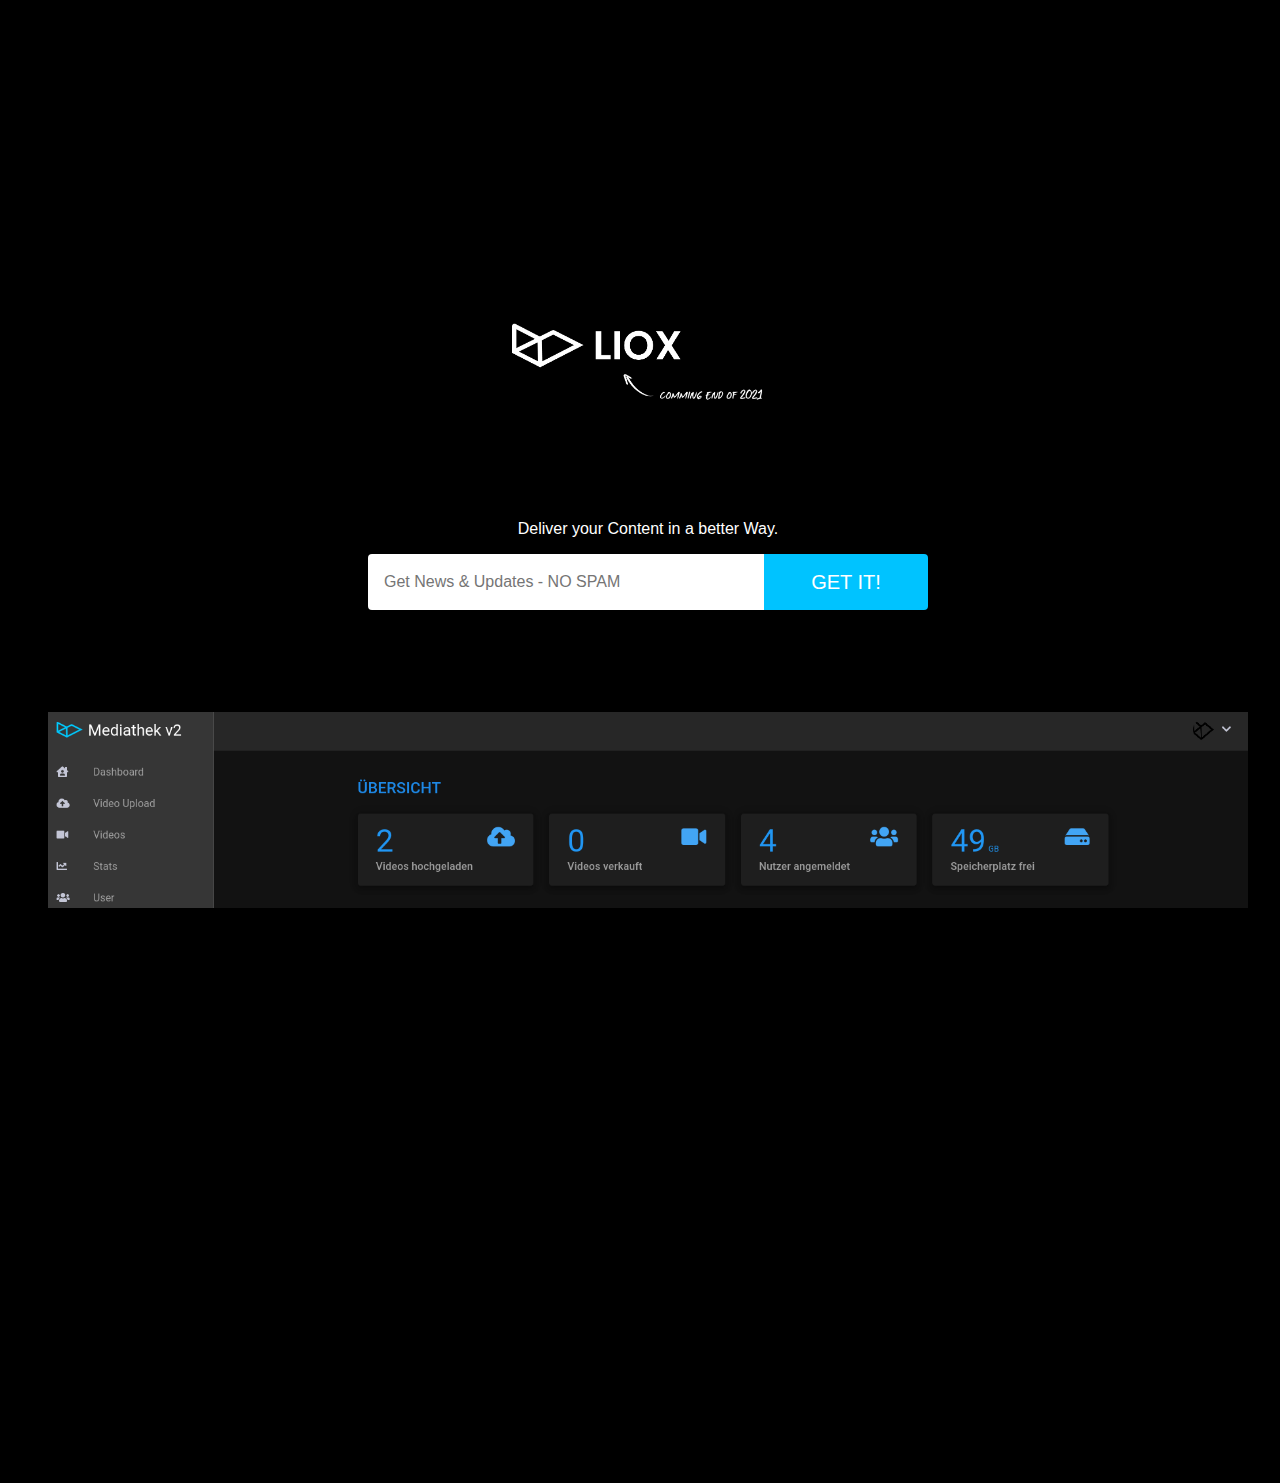
==== commit 6fe84c11: "buttonFarbe /  consolelog Fun" ====
--- a/index.html
+++ b/index.html
@@ -57,7 +57,7 @@
       </ul>
     </div>
 
-    <p style="color: white;">comming soon - End of 2021</p>
+    <p style="color: white;">Deliver your Content in a better Way. </p>
 
     <div class="lx_News">
       <form>
@@ -80,7 +80,8 @@
   <!-- Container End -->
 
   <!-- Link zum jQuery JS -->
-  <script type="text/javascript" src="/js/jQuery.min.js"></script>
+  <!-- <script type="text/javascript" src="/js/jQuery.min.js"></script> -->
+  <script type="text/javascript" src="/js/main.js"></script>
   <!-- Link zum TweenMax JS -->
 
  </body>
--- a/css/main.css
+++ b/css/main.css
@@ -64,7 +64,7 @@
   cursor: pointer;
   position: relative;
   z-index: 0;
-  background: #4272d7;
+  background: #00C3FF;
   transition: all .2s ease-out, color .2s ease-out;
   font-weight: 300;
 }
@@ -93,7 +93,7 @@
   background-size: contain;
 
   position: absolute;
-  top: 2  0%;
+  top: 20%;
   left: 40%;
   right: 40%;
   bottom: 40%;
